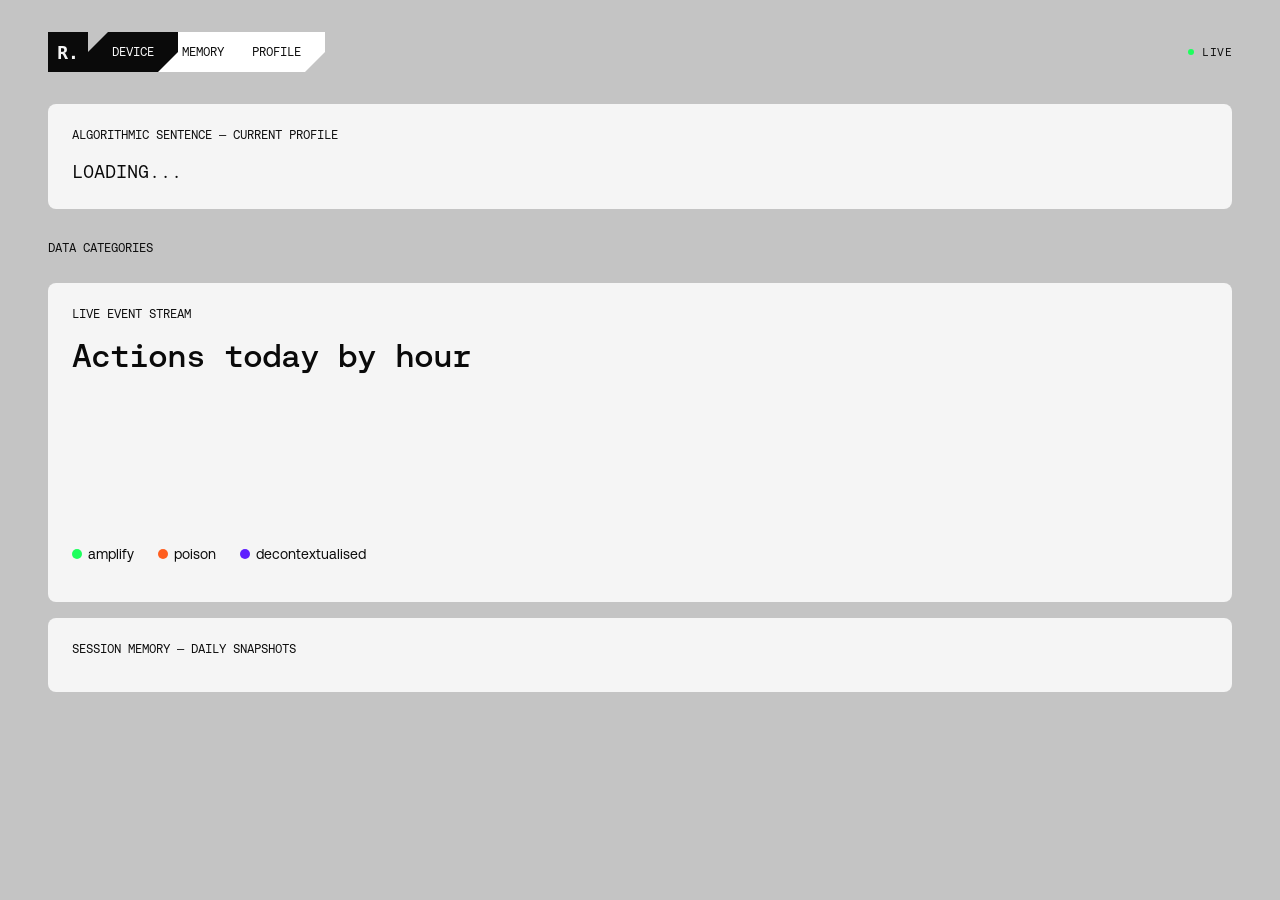
==== replica-extension/dashboard.html @ f367c28f "add all" ====
<!DOCTYPE html>
<html lang="en">
<head>
  <meta charset="UTF-8">
  <meta name="viewport" content="width=device-width, initial-scale=1.0">
  <title>Replica_ Dashboard</title>
  <style>
    /* ── @font-face (extension-relative) ─────── */
    @font-face { font-family: 'Aeonik'; src: url('fonts/AeonikTRIAL-Regular.otf') format('opentype'); font-weight: 400; }
    @font-face { font-family: 'Aeonik'; src: url('fonts/AeonikTRIAL-Medium.otf')  format('opentype'); font-weight: 500; }
    @font-face { font-family: 'Aeonik'; src: url('fonts/AeonikTRIAL-Bold.otf')    format('opentype'); font-weight: 700; }
    @font-face { font-family: 'Aeonik Mono'; src: url('fonts/AeonikMonoTRIAL-Regular.otf') format('opentype'); font-weight: 400; }
    @font-face { font-family: 'Aeonik Mono'; src: url('fonts/AeonikMonoTRIAL-Medium.otf')  format('opentype'); font-weight: 500; }
    @font-face { font-family: 'Aeonik Mono'; src: url('fonts/AeonikMonoTRIAL-Bold.otf')    format('opentype'); font-weight: 700; }

    :root {
      /* new-style tokens */
      --neutral-50:   #F5F5F5;   /* card surface */
      --neutral-300:  #C4C4C4;   /* page background */
      --neutral-700:  #404040;
      --neutral-950:  #0A0A0A;
      --color-white:  #FFFFFF;
      --color-metal:  #828782;
      --border-default: #D4D4D4;
      --accent-amplify:   #1DFF5D;
      --accent-poison:    #FF5E1F;
      --accent-decontext: #5E1FFF;
      --decontext-bg:     #EFE8FF;

      --bg:            var(--neutral-300);
      --surface:       var(--neutral-50);
      --text:          var(--neutral-950);
      --text-inverse:  var(--neutral-50);
      --text-mid:      var(--color-metal);
      --border:        var(--border-default);

      --radius-sm: 8px;
      --space-2xs: 4px; --space-xs: 8px; --space-sm: 12px; --space-md: 16px; --space-lg: 24px; --space-xl: 32px; --space-2xl: 48px;
    }

    *, *::before, *::after { box-sizing: border-box; margin: 0; padding: 0; }
    button { font-family: inherit; cursor: pointer; border: none; background: none; }

    body {
      background: var(--bg);
      color: var(--text);
      font-family: 'Aeonik', sans-serif;
      font-size: 14px;
      min-height: 100vh;
      -webkit-font-smoothing: antialiased;
    }

    /* ── Top nav ──────────────────────────────── */
    .topnav {
      display: flex;
      align-items: center;
      padding: var(--space-xl) var(--space-2xl);
      gap: 0;
    }
    .topnav-logo {
      width: 40px; height: 40px;
      background: var(--neutral-950);
      color: var(--text-inverse);
      display: flex; align-items: center; justify-content: center;
      font-family: 'Aeonik Mono', monospace;
      font-weight: 700; font-size: 18px;
    }
    .tab {
      --cut: 20px;
      display: inline-flex;
      align-items: center;
      height: 40px;
      padding: 0 24px;
      font-family: 'Aeonik Mono', monospace;
      font-weight: 400;
      font-size: 12px;
      text-transform: uppercase;
      background: var(--color-white);
      color: var(--neutral-950);
      clip-path: polygon(
        var(--cut) 0,
        100% 0,
        100% calc(100% - var(--cut)),
        calc(100% - var(--cut)) 100%,
        0 100%,
        0 var(--cut)
      );
      margin-left: calc(var(--cut) * -1);
    }
    .tab:first-of-type { margin-left: 0; }
    .tab.is-active {
      background: var(--neutral-950);
      color: var(--color-white);
      position: relative;
      z-index: 1;
    }

    .live-badge {
      margin-left: auto;
      display: flex; align-items: center; gap: 8px;
      font-family: 'Aeonik Mono', monospace;
      font-size: 11px;
      color: var(--text);
      letter-spacing: 0.04em;
    }
    .live-dot { width: 6px; height: 6px; border-radius: 50%; background: var(--accent-amplify); animation: pulse 2s ease-in-out infinite; }
    @keyframes pulse { 0%, 100% { opacity: 1; } 50% { opacity: 0.25; } }

    /* ── Main ─────────────────────────────────── */
    .main {
      max-width: 1440px;
      margin: 0 auto;
      padding: 0 var(--space-2xl) var(--space-2xl);
    }

    .sentence-block {
      background: var(--surface);
      border-radius: var(--radius-sm);
      padding: var(--space-lg);
      margin-bottom: var(--space-md);
    }
    .sentence-label {
      font-family: 'Aeonik Mono', monospace;
      font-size: 12px;
      text-transform: uppercase;
      color: var(--text);
      margin-bottom: var(--space-md);
    }
    .sentence-big {
      font-family: 'Aeonik Mono', monospace;
      font-size: 18px;
      line-height: 1.5;
      color: var(--text);
    }
    .sentence-big .v {
      padding: 0 4px;
      border-bottom: 1px solid var(--border);
      cursor: pointer;
    }
    .sentence-big .v.decontext { color: var(--accent-decontext); border-color: var(--accent-decontext); }
    .sentence-big .v.poisoned  { color: var(--accent-poison);    border-color: var(--accent-poison); }
    .sentence-big .v.amplified { color: var(--accent-amplify);   border-color: var(--accent-amplify); }
    .sentence-big .v.unresolved { color: var(--text-mid); }

    .section-title {
      font-family: 'Aeonik Mono', monospace;
      font-size: 12px;
      text-transform: uppercase;
      color: var(--text);
      padding: var(--space-md) 0 var(--space-sm);
    }

    /* ── Category grid ─────────────────────────── */
    .cat-grid {
      display: grid;
      grid-template-columns: repeat(3, 1fr);
      grid-auto-rows: 1fr;
      gap: var(--space-md);
      margin-bottom: var(--space-md);
    }
    @media (max-width: 900px) { .cat-grid { grid-template-columns: repeat(2, 1fr); } }
    @media (max-width: 560px) { .cat-grid { grid-template-columns: 1fr; grid-auto-rows: auto; } }

    .cat-card {
      background: var(--surface);
      border-radius: var(--radius-sm);
      padding: var(--space-lg);
      display: flex;
      flex-direction: column;
      gap: var(--space-md);
      cursor: pointer;
      transition: box-shadow .15s;
    }
    .cat-card:hover { box-shadow: 0 4px 16px rgba(0,0,0,.06); }
    .cat-card.decontext { box-shadow: inset 0 0 0 1px var(--accent-decontext); }
    .cat-card.unresolved { opacity: 0.55; cursor: default; }

    .cat-card-header {
      display: flex;
      align-items: flex-start;
      justify-content: space-between;
    }
    .cat-name {
      font-family: 'Aeonik Mono', monospace;
      font-size: 12px;
      text-transform: uppercase;
      color: var(--text);
    }
    .cat-status {
      font-family: 'Aeonik Mono', monospace;
      font-size: 12px;
      text-transform: uppercase;
      padding: 2px 12px;
      background: var(--neutral-950);
      color: var(--text-inverse);
    }
    .cat-status.decontext { background: var(--accent-decontext); color: #fff; }
    .cat-status.poisoned  { background: var(--accent-poison);    color: #fff; }
    .cat-status.amplified { background: var(--accent-amplify);   color: var(--neutral-950); }
    .cat-status.inactive {
      background: transparent;
      color: var(--neutral-700);
      border: 1px solid var(--neutral-700);
      padding: 1px 11px;
    }

    .cat-vocable {
      font-family: 'Aeonik Mono', monospace;
      font-weight: 500;
      font-size: 32px;
      line-height: 1.2;
      letter-spacing: -0.03125em;
      color: var(--text);
      text-transform: none;
    }
    .cat-card.decontext .cat-vocable { color: var(--accent-decontext); }
    .cat-card.unresolved .cat-vocable { font-size: 18px; color: var(--text-mid); }

    .cat-sum {
      font-family: 'Aeonik', sans-serif;
      font-size: 14px;
      line-height: 1.5;
      color: var(--text);
    }

    .cat-pills {
      display: flex;
      flex-wrap: wrap;
      gap: var(--space-xs);
    }
    .cat-pill {
      font-family: 'Aeonik Mono', monospace;
      font-size: 10px;
      letter-spacing: 0.20em;
      text-transform: uppercase;
      padding: 4px 8px;
      border: 1px solid var(--neutral-700);
      color: var(--neutral-700);
    }

    .cat-foot {
      display: flex;
      justify-content: space-between;
      align-items: center;
      font-family: 'Aeonik Mono', monospace;
      font-size: 12px;
      text-transform: uppercase;
      color: var(--text);
      margin-top: auto;
    }

    /* ── Decontext panel (full width) ──────────── */
    .decontext-panel {
      display: none;
      background: var(--decontext-bg);
      border: 1px solid var(--accent-decontext);
      border-radius: var(--radius-sm);
      padding: var(--space-lg);
      margin-bottom: var(--space-md);
    }
    .decontext-panel.visible { display: block; }
    .decontext-panel-title {
      font-family: 'Aeonik Mono', monospace;
      font-size: 12px;
      text-transform: uppercase;
      color: var(--accent-decontext);
      margin-bottom: var(--space-sm);
    }
    .decontext-entry {
      display: flex;
      gap: var(--space-md);
      padding: var(--space-sm) 0;
      border-top: 1px solid rgba(94,31,255,.25);
      font-size: 14px;
      color: var(--text);
    }
    .decontext-entry:first-child { border-top: none; }
    .decontext-cat {
      font-family: 'Aeonik Mono', monospace;
      font-size: 11px;
      letter-spacing: 0.04em;
      color: var(--accent-decontext);
      min-width: 140px;
      text-transform: uppercase;
    }

    /* ── Event log ─────────────────────────────── */
    .event-log {
      background: var(--surface);
      border-radius: var(--radius-sm);
      padding: var(--space-lg);
      margin-bottom: var(--space-md);
    }
    .event-log .ev-eyebrow {
      font-family: 'Aeonik Mono', monospace;
      font-size: 12px;
      text-transform: uppercase;
      color: var(--text);
      margin-bottom: var(--space-md);
    }
    .event-log .ev-title {
      font-family: 'Aeonik Mono', monospace;
      font-weight: 500;
      font-size: 32px;
      letter-spacing: -0.03125em;
      margin-bottom: var(--space-lg);
    }
    .event-chart {
      display: flex;
      align-items: flex-end;
      gap: 6px;
      height: 120px;
      margin-bottom: var(--space-sm);
    }
    .event-bar {
      flex: 1;
      background: var(--text-mid);
      min-height: 4px;
    }
    .event-bar.poison  { background: var(--accent-poison); }
    .event-bar.amplify { background: var(--accent-amplify); }
    .event-bar.decontext { background: var(--accent-decontext); }
    .event-bar.mixed { background: linear-gradient(var(--accent-poison), var(--accent-amplify)); }

    .event-hours {
      display: flex;
      gap: 6px;
      margin-bottom: var(--space-md);
    }
    .event-hour {
      flex: 1;
      text-align: center;
      font-family: 'Aeonik Mono', monospace;
      font-size: 10px;
      letter-spacing: 0.20em;
      color: var(--text-mid);
    }
    .event-leg {
      display: flex;
      gap: var(--space-lg);
      flex-wrap: wrap;
      margin-bottom: var(--space-md);
    }
    .event-leg-i {
      display: flex; align-items: center; gap: 6px;
      font-size: 14px;
      color: var(--text);
    }
    .event-leg-dot { width: 10px; height: 10px; border-radius: 50%; }

    .event-entry {
      display: grid;
      grid-template-columns: 120px 60px 1fr 80px;
      align-items: center;
      gap: var(--space-md);
      padding: var(--space-md) 0;
      border-top: 1px solid var(--border);
    }
    .event-entry:first-of-type { border-top: none; }
    .event-action {
      font-family: 'Aeonik Mono', monospace;
      font-weight: 700;
      font-size: 14px;
      text-transform: uppercase;
    }
    .event-int {
      font-family: 'Aeonik Mono', monospace;
      font-size: 12px;
      padding: 2px 9px;
      text-transform: uppercase;
      justify-self: start;
    }
    .event-int.low  { background: transparent; border: 1px solid var(--border); padding: 1px 8px; color: var(--text-mid); }
    .event-int.mid  { background: var(--accent-poison); color: #fff; }
    .event-int.high { background: var(--accent-amplify); color: var(--neutral-950); }
    .event-int.dc   { background: var(--accent-decontext); color: #fff; }
    .event-action.dc { color: var(--accent-decontext); }
    .event-desc {
      font-family: 'Aeonik', sans-serif;
      font-size: 14px;
      color: var(--text);
    }
    .event-time {
      font-family: 'Aeonik Mono', monospace;
      font-size: 14px;
      text-align: right;
      color: var(--text);
    }
    .no-events, .no-memory {
      padding: var(--space-lg) 0;
      font-family: 'Aeonik', sans-serif;
      font-size: 14px;
      color: var(--text-mid);
      text-align: center;
    }

    /* ── Session memory ─────────────────────────── */
    .memory-timeline {
      background: var(--surface);
      border-radius: var(--radius-sm);
      padding: var(--space-lg);
    }
    .memory-entry {
      display: grid;
      grid-template-columns: 140px 1fr;
      gap: var(--space-md);
      padding: var(--space-md) 0;
      border-top: 1px solid var(--border);
    }
    .memory-entry:first-of-type { border-top: none; }
    .memory-date {
      font-family: 'Aeonik Mono', monospace;
      font-size: 12px;
      color: var(--text);
    }
    .memory-sentence {
      font-family: 'Aeonik Mono', monospace;
      font-size: 14px;
      line-height: 1.5;
      color: var(--text);
    }

    /* scrollbar */
    ::-webkit-scrollbar { width: 6px; }
    ::-webkit-scrollbar-track { background: transparent; }
    ::-webkit-scrollbar-thumb { background: var(--border); border-radius: 0; }
  </style>
</head>
<body>

  <!-- Top nav -->
  <div class="topnav">
    <div class="topnav-logo">R.</div>
    <button class="tab is-active">DEVICE</button>
    <button class="tab">MEMORY</button>
    <button class="tab">PROFILE</button>
    <div class="live-badge">
      <span id="headerDate"></span>
      <div class="live-dot"></div>
      LIVE
    </div>
  </div>

  <!-- Main -->
  <div class="main">

    <!-- Sentence -->
    <div class="sentence-block">
      <div class="sentence-label">ALGORITHMIC SENTENCE — CURRENT PROFILE</div>
      <div class="sentence-big" id="sentenceBig">LOADING...</div>
    </div>

    <!-- Decontext alerts -->
    <div class="decontext-panel" id="decontextPanel">
      <div class="decontext-panel-title">DECONTEXTUALISATION ALERTS</div>
      <div id="decontextList"></div>
    </div>

    <!-- Categories -->
    <div class="section-title">DATA CATEGORIES</div>
    <div class="cat-grid" id="catGrid"></div>

    <!-- Event log -->
    <div class="event-log">
      <div class="ev-eyebrow">LIVE EVENT STREAM</div>
      <div class="ev-title">Actions today by hour</div>
      <div class="event-chart" id="eventChart"></div>
      <div class="event-hours" id="eventHours"></div>
      <div class="event-leg">
        <div class="event-leg-i"><div class="event-leg-dot" style="background:var(--accent-amplify)"></div>amplify</div>
        <div class="event-leg-i"><div class="event-leg-dot" style="background:var(--accent-poison)"></div>poison</div>
        <div class="event-leg-i"><div class="event-leg-dot" style="background:var(--accent-decontext)"></div>decontextualised</div>
      </div>
      <div id="eventList"></div>
    </div>

    <!-- Session memory -->
    <div class="memory-timeline">
      <div class="section-title" style="padding-top:0">SESSION MEMORY — DAILY SNAPSHOTS</div>
      <div id="memoryList"></div>
    </div>

  </div>

  <script src="dashboard.js"></script>
</body>
</html>
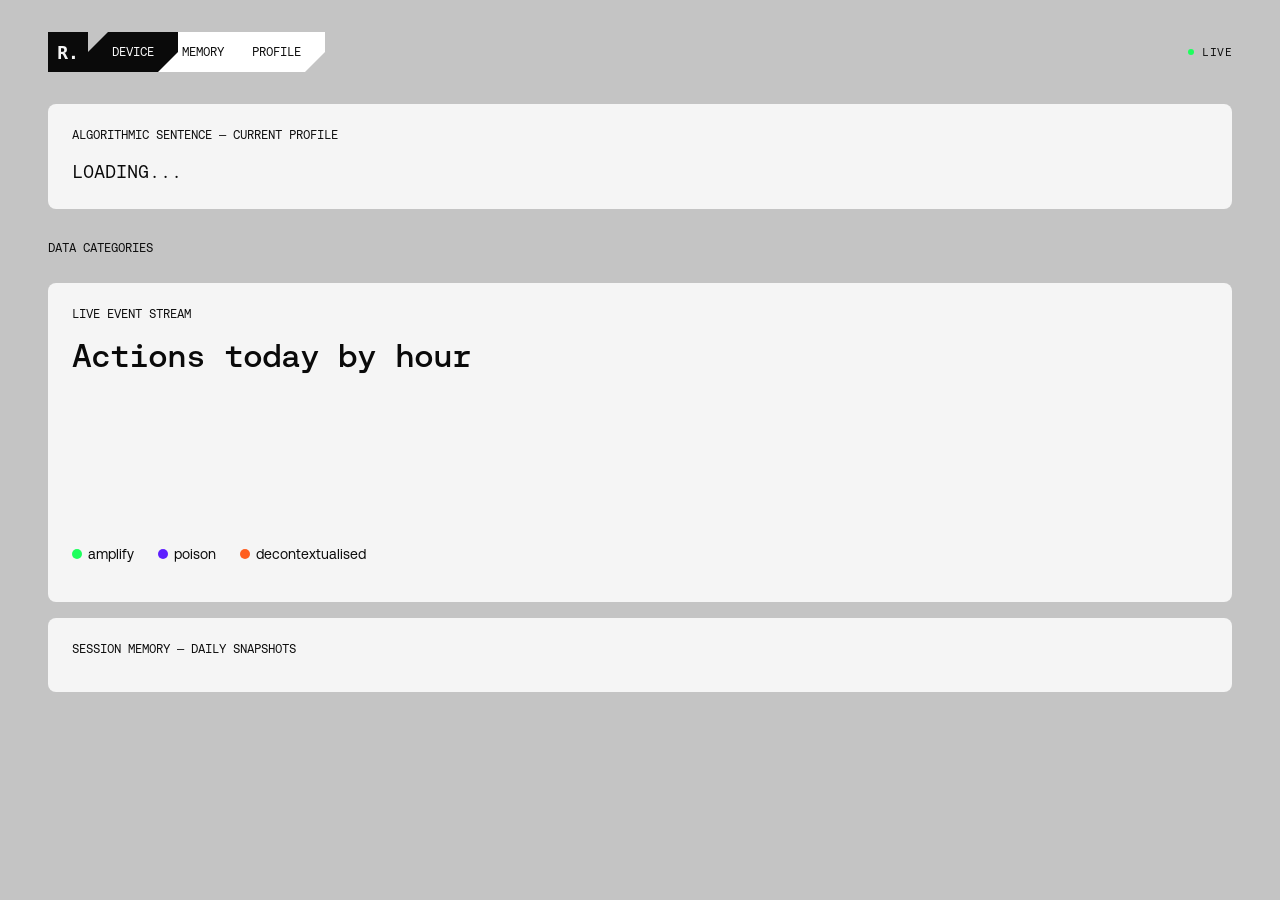
==== commit 2a26b9eb: "update all" ====
--- a/replica-extension/dashboard.html
+++ b/replica-extension/dashboard.html
@@ -23,9 +23,9 @@
       --color-metal:  #828782;
       --border-default: #D4D4D4;
       --accent-amplify:   #1DFF5D;
-      --accent-poison:    #FF5E1F;
-      --accent-decontext: #5E1FFF;
-      --decontext-bg:     #EFE8FF;
+      --accent-poison:    #5E1FFF;
+      --accent-decontext: #FF5E1F;
+      --decontext-bg:     rgba(255,94,31,0.10);
 
       --bg:            var(--neutral-300);
       --surface:       var(--neutral-50);
@@ -172,7 +172,6 @@
       transition: box-shadow .15s;
     }
     .cat-card:hover { box-shadow: 0 4px 16px rgba(0,0,0,.06); }
-    .cat-card.decontext { box-shadow: inset 0 0 0 1px var(--accent-decontext); }
     .cat-card.unresolved { opacity: 0.55; cursor: default; }
 
     .cat-card-header {
@@ -213,7 +212,6 @@
       color: var(--text);
       text-transform: none;
     }
-    .cat-card.decontext .cat-vocable { color: var(--accent-decontext); }
     .cat-card.unresolved .cat-vocable { font-size: 18px; color: var(--text-mid); }
 
     .cat-sum {
@@ -247,6 +245,18 @@
       text-transform: uppercase;
       color: var(--text);
       margin-top: auto;
+    }
+    .cat-dc-count {
+      display: inline-flex;
+      align-self: flex-start;
+      font-family: 'Aeonik Mono', monospace;
+      font-size: 12px;
+      text-transform: uppercase;
+      color: var(--accent-decontext);
+      background: var(--surface);
+      border: 1px solid var(--accent-decontext);
+      padding: 2px 10px;
+      margin-top: var(--space-xs);
     }
 
     /* ── Decontext panel (full width) ──────────── */
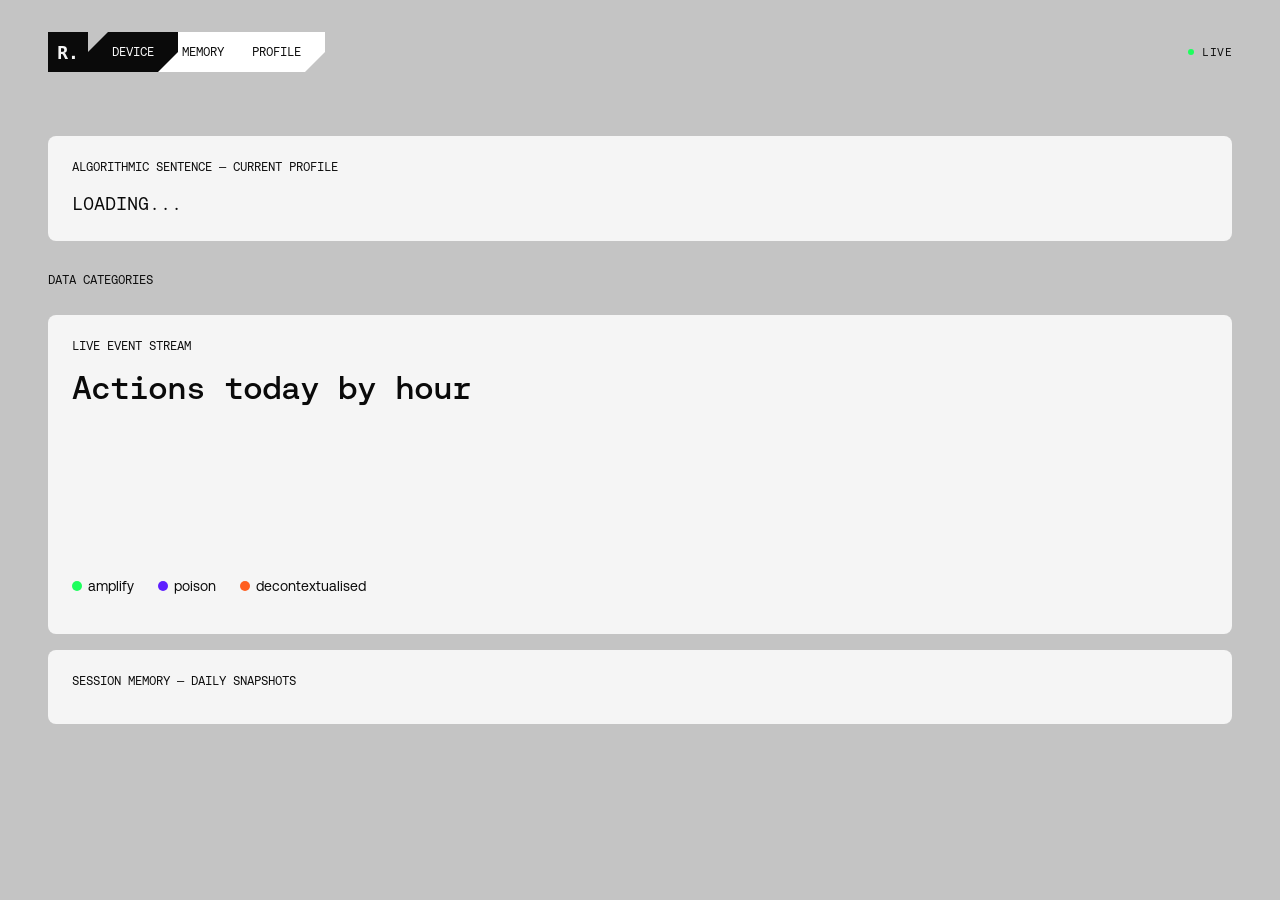
==== commit 5edd9c91: "dash" ====
--- a/replica-extension/dashboard.html
+++ b/replica-extension/dashboard.html
@@ -110,7 +110,9 @@
     .main {
       max-width: 1440px;
       margin: 0 auto;
-      padding: 0 var(--space-2xl) var(--space-2xl);
+      /* padding-top matches the topnav's top padding (--space-xl) so the
+         space below the tabs equals the space above them. */
+      padding: var(--space-xl) var(--space-2xl) var(--space-2xl);
     }
 
     .sentence-block {
@@ -137,10 +139,10 @@
       border-bottom: 1px solid var(--border);
       cursor: pointer;
     }
-    .sentence-big .v.decontext { color: var(--accent-decontext); border-color: var(--accent-decontext); }
-    .sentence-big .v.poisoned  { color: var(--accent-poison);    border-color: var(--accent-poison); }
-    .sentence-big .v.amplified { color: var(--accent-amplify);   border-color: var(--accent-amplify); }
-    .sentence-big .v.unresolved { color: var(--text-mid); }
+    .sentence-big .v.decontext { color: var(--text); border-color: var(--border); }
+    .sentence-big .v.poisoned  { color: var(--text); border-color: var(--border); }
+    .sentence-big .v.amplified { color: var(--text); border-color: var(--border); }
+    .sentence-big .v.unresolved { color: var(--text); }
 
     .section-title {
       font-family: 'Aeonik Mono', monospace;
@@ -252,9 +254,8 @@
       font-family: 'Aeonik Mono', monospace;
       font-size: 12px;
       text-transform: uppercase;
-      color: var(--accent-decontext);
-      background: var(--surface);
-      border: 1px solid var(--accent-decontext);
+      color: var(--color-white);
+      background: var(--accent-decontext);
       padding: 2px 10px;
       margin-top: var(--space-xs);
     }
@@ -270,10 +271,13 @@
     }
     .decontext-panel.visible { display: block; }
     .decontext-panel-title {
-      font-family: 'Aeonik Mono', monospace;
-      font-size: 12px;
-      text-transform: uppercase;
-      color: var(--accent-decontext);
+      display: inline-block;
+      font-family: 'Aeonik Mono', monospace;
+      font-size: 12px;
+      text-transform: uppercase;
+      background: var(--accent-decontext);
+      color: var(--color-white);
+      padding: 2px 10px;
       margin-bottom: var(--space-sm);
     }
     .decontext-entry {
